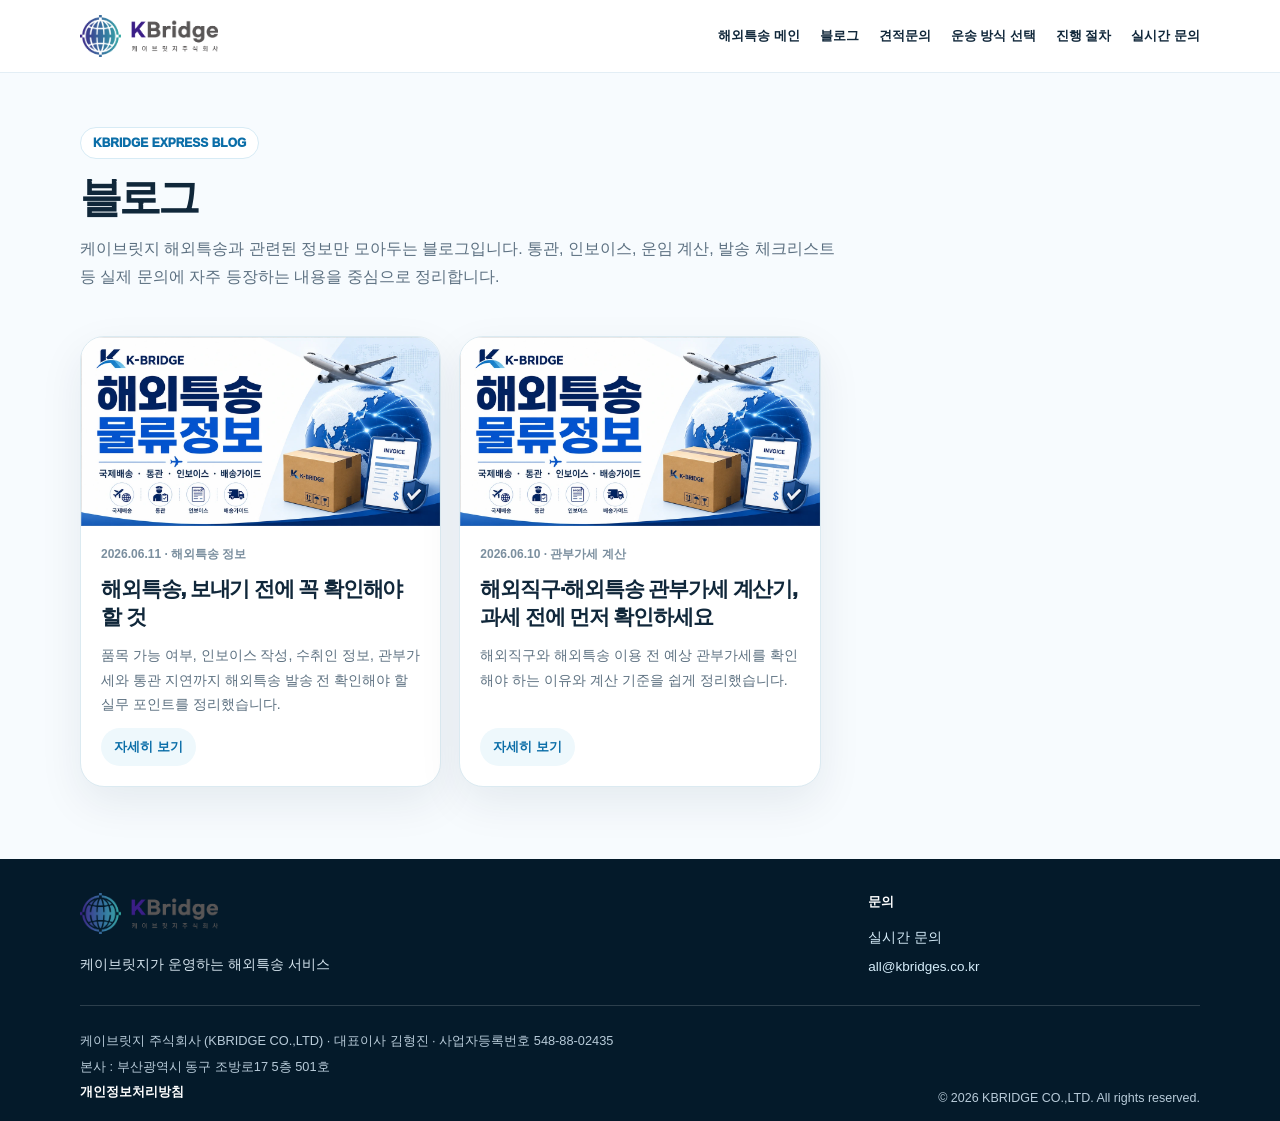
==== blog/index.html @ 9ee6ff49 "Add files via upload" ====
<!DOCTYPE html>

<html lang="ko">
<head>
<meta charset="utf-8"/>
<meta content="width=device-width, initial-scale=1" name="viewport"/>
<title>케이브릿지 해외블로그 | KBRIDGE EXPRESS</title>
<meta content="케이브릿지 해외블로그입니다. 해외특송 실무, 통관, 해외특송 정보, 운임 계산 등 실제 문의에 도움이 되는 정보를 제공합니다." name="description"/>
<meta content="index,follow" name="robots"/>
<link href="https://kbexpress.kr/blog/" rel="canonical"/>
<meta content="article" property="og:type"/>
<meta content="케이브릿지 해외블로그 | KBRIDGE EXPRESS" property="og:title"/>
<meta content="케이브릿지 해외블로그입니다. 해외특송 실무, 통관, 해외특송 정보, 운임 계산 등 실제 문의에 도움이 되는 정보를 제공합니다." property="og:description"/>
<meta content="https://kbexpress.kr/blog/" property="og:url"/>
<style>
  :root{--brand:#0b6ea8; --brand2:#17bfd6; --navy:#10273a; --line:#d8e9f2; --muted:#5d7181;}
  *{box-sizing:border-box} html{scroll-behavior:smooth}
  body{margin:0;font-family:Arial,'Noto Sans KR','Apple SD Gothic Neo',sans-serif;color:var(--navy);background:#f7fbfe}
  a{text-decoration:none;color:inherit}
  .container{width:min(1120px,calc(100% - 40px));margin:0 auto}
  .header{position:sticky;top:0;background:rgba(255,255,255,.9);backdrop-filter:blur(10px);border-bottom:1px solid #e3eef5;z-index:100}
  .nav{height:72px;display:flex;align-items:center;justify-content:space-between;gap:20px}
  .brand{display:flex;align-items:center;gap:10px;font-weight:950;font-size:20px;letter-spacing:-.03em}
  .brand-badge{display:grid;place-items:center;width:40px;height:40px;border-radius:14px;background:linear-gradient(135deg,var(--brand),var(--brand2));color:#fff;font-weight:950}
  .nav-links{display:flex;gap:22px;font-size:14px;font-weight:850;color:#31516b}
  .hero{padding:54px 0 22px}
  .hero .eyebrow{display:inline-flex;align-items:center;gap:8px;border:1px solid #d7ebf5;background:#fff;color:var(--brand);border-radius:999px;padding:8px 12px;font-size:12px;font-weight:950}
  .hero h1{font-size:42px;line-height:1.18;letter-spacing:-.07em;margin:14px 0 12px}
  .hero p{font-size:16px;color:#5c7081;line-height:1.8;max-width:760px;margin:0}
  .article-grid{display:grid;grid-template-columns:repeat(3,minmax(0,1fr));gap:18px;padding:22px 0 72px}
  .card{background:#fff;border:1px solid #dbeaf1;border-radius:24px;overflow:hidden;box-shadow:0 16px 44px rgba(16,39,58,.08);display:flex;flex-direction:column}
  .thumb{height:128px;background:linear-gradient(135deg,var(--brand),var(--brand2));padding:18px;display:flex;align-items:flex-end;color:#fff}
  .thumb span{border:1px solid rgba(255,255,255,.35);border-radius:999px;padding:6px 10px;background:rgba(255,255,255,.12);font-size:13px;font-weight:950}
  .card-body{padding:20px;display:flex;flex-direction:column;gap:12px;flex:1}
  .meta{font-size:12px;color:#7b8f9f;font-weight:800}
  .title{font-size:21px;line-height:1.35;letter-spacing:-.055em;font-weight:950;margin:0}
  .excerpt{font-size:14px;line-height:1.72;color:var(--muted);margin:0;flex:1}
  .read-btn{display:inline-flex;align-self:flex-start;background:#eef8fc;color:var(--brand);border-radius:999px;padding:10px 13px;font-size:13px;font-weight:950}
  .footer{background:#041a2a;color:#d8e5ee;padding:34px 0 20px}
  .footer-top{display:flex;justify-content:space-between;gap:24px;align-items:flex-start}
  .footer .brand{color:#fff;font-size:18px}
  .footer-desc{margin-top:10px;font-size:14px;color:#d6e5ef}
  .footer-company{margin-top:24px;padding-top:18px;border-top:1px solid rgba(255,255,255,.14);font-size:12.5px;line-height:1.9;color:#b9ccd9}
  .footer-copy{margin-top:10px;font-size:12.5px;color:#b9ccd9}
  .contact a{display:block;color:#d6edfa;margin-top:12px;font-size:13.5px}
  .article-wrap{padding:42px 0 70px}
  .crumb{font-size:13px;color:#6f8597;font-weight:850;margin-bottom:14px}
  .article-box{background:#fff;border:1px solid #dceaf2;border-radius:28px;box-shadow:0 18px 50px rgba(16,39,58,.08);overflow:hidden}
  .article-head{padding:34px 34px 24px;border-bottom:1px solid #e6f0f5}
  .article-head .tag{display:inline-flex;border-radius:999px;background:#eef8fc;border:1px solid #d7eaf4;color:var(--brand);padding:8px 12px;font-size:12px;font-weight:950}
  .article-head h1{font-size:38px;line-height:1.22;letter-spacing:-.07em;margin:16px 0 10px}
  .article-head .meta{font-size:13px}
  .article-body{padding:32px 34px 36px;font-size:16px;line-height:1.9;color:#334d63}
  .article-body h2{font-size:24px;line-height:1.35;letter-spacing:-.05em;color:var(--navy);margin:28px 0 8px}
  .article-body p{margin:0 0 14px}
  .article-body ul{margin:4px 0 16px;padding-left:22px}
  .article-body li{margin:6px 0}
  .note{border-left:4px solid var(--brand);background:#f1f8fc;border-radius:14px;padding:15px 16px;margin:18px 0;color:#31516b}
  .article-nav{display:flex;justify-content:space-between;gap:12px;padding:0 34px 34px}
  .article-nav a{display:inline-flex;align-items:center;justify-content:center;min-height:44px;padding:0 16px;border-radius:999px;font-size:14px;font-weight:950}
  .btn-light{background:#eef8fc;color:var(--brand)} .btn-dark{background:#10273a;color:#fff}
  @media (max-width:900px){.hero h1{font-size:34px}.article-grid{grid-template-columns:1fr}.footer-top{display:block}.nav{height:auto;padding:16px 0;display:block}.nav-links{margin-top:12px;flex-wrap:wrap}.article-head,.article-body,.article-nav{padding-left:22px;padding-right:22px}.article-head h1{font-size:28px}}

    .blog-thumb img{width:100%;height:100%;object-fit:contain;display:block}
    .blog-hero-image{width:100%;border-radius:24px;overflow:hidden;border:1px solid #dbeaf1;box-shadow:0 18px 48px rgba(16,39,58,.08);margin:22px 0 0}
    .blog-hero-image img{width:100%;display:block}

  
  .thumb{
    height:auto !important;
    aspect-ratio:1200/630;
    padding:0 !important;
    align-items:stretch !important;
    background:#eef8fc !important;
  }
  .thumb img{
    width:100% !important;
    height:100% !important;
    object-fit:contain !important;
    display:block !important;
    background:#eef8fc;
  }



/* ===== KBRIDGE shared header/footer for blog pages ===== */
.kb-main-wrap{width:min(1180px,calc(100% - 40px));margin:0 auto}
.kb-main-topbar{position:sticky;top:0;z-index:100;background:rgba(255,255,255,.92);backdrop-filter:blur(18px);border-bottom:1px solid rgba(217,235,244,.9)}
.kb-main-nav{height:72px;display:flex;align-items:center;gap:24px}
.kb-main-logo{display:flex;align-items:center;gap:12px;color:#06253b;text-decoration:none}
.kb-main-logo img{display:block;width:40px;height:40px;object-fit:contain;flex:0 0 40px}
.kb-main-logo span{display:flex;align-items:center;font-size:18px;font-weight:950;letter-spacing:-.03em;color:#06253b}
.kb-main-menu{display:flex;align-items:center;gap:24px;margin-left:auto;font-size:13px;font-weight:850;color:#2d4153}
.kb-main-menu a{position:relative;padding:8px 0;white-space:nowrap;text-decoration:none;color:inherit}
.kb-main-menu a:after{content:"";position:absolute;left:0;bottom:0;width:0;height:2px;border-radius:10px;background:linear-gradient(90deg,#0b6ea8,#17bfd6);transition:.2s}
.kb-main-menu a:hover:after{width:100%}
.kb-main-footer{padding:34px 0 16px;background:#041a2a;color:#a9c0d3}
.kb-main-footer-top{display:grid;grid-template-columns:1.45fr .65fr;gap:48px;align-items:flex-start}
.kb-main-footer-brand{display:flex;align-items:center;gap:14px;font-weight:950;color:#fff;margin-bottom:18px;text-decoration:none}
.kb-main-footer-brand img{width:50px;height:50px;object-fit:contain;flex:0 0 50px}
.kb-main-footer-brand span{display:flex;align-items:center;font-size:22px;font-weight:950;letter-spacing:-.03em;color:#fff}
.kb-main-footer-desc{max-width:720px;font-size:14px;line-height:1.8;color:#d6e5ef;margin:0}
.kb-main-footer-contact-title{font-size:13px;font-weight:950;color:#fff;margin-bottom:18px}
.kb-main-footer-contact a{display:block;color:#d6edfa;font-size:13.5px;margin-top:12px;text-decoration:none}
.kb-main-footer-divider{height:1px;background:rgba(255,255,255,.16);margin:28px 0 22px}
.kb-main-footer-bottom{display:flex;justify-content:space-between;gap:20px;align-items:flex-end}
.kb-main-footer-company{font-size:12.8px;line-height:2;color:#b8cbd9}
.kb-main-footer-company a{color:#fff;font-weight:950;text-decoration:none}
.kb-main-footer-copy{font-size:12.5px;color:#b8cbd9;white-space:nowrap}
@media (max-width:860px){
  .kb-main-wrap{width:min(100% - 28px,1180px)}
  .kb-main-nav{height:auto;min-height:68px;padding:12px 0;align-items:flex-start;flex-direction:column;gap:8px}
  .kb-main-logo img{width:34px;height:34px;flex-basis:34px}
  .kb-main-logo span{font-size:16px}
  .kb-main-menu{margin-left:0;gap:14px;flex-wrap:wrap;font-size:12.5px}
  .kb-main-footer-top,.kb-main-footer-bottom{grid-template-columns:1fr;display:grid}
  .kb-main-footer-copy{white-space:normal}
  .kb-main-footer-brand img{width:42px;height:42px;flex-basis:42px}
  .kb-main-footer-brand span{font-size:20px}
}

  

/* ===== KBRIDGE MOBILE CLEAN FINAL v20260609 ===== */
img{max-width:100%;height:auto}
@media (max-width: 760px){
  body{font-size:14.5px;line-height:1.72;overflow-x:hidden}
  .wrap,.kb-main-wrap,.container{width:min(100% - 28px, 1180px) !important;margin-left:auto !important;margin-right:auto !important}
  .kb-main-topbar{position:sticky;top:0;z-index:999;background:rgba(255,255,255,.96);backdrop-filter:blur(16px)}
  .kb-main-nav{height:auto !important;min-height:62px !important;padding:10px 0 !important;display:flex !important;align-items:flex-start !important;gap:8px !important;flex-direction:column !important}
  .kb-main-logo{gap:8px !important;min-height:36px !important}
  .kb-main-logo img{width:32px !important;height:32px !important;flex:0 0 32px !important;object-fit:contain !important}
  .kb-main-logo span{font-size:16px !important;line-height:1.1 !important}
  .kb-main-menu{width:100% !important;margin-left:0 !important;display:flex !important;gap:8px !important;overflow-x:auto !important;white-space:nowrap !important;padding:2px 0 4px !important;-webkit-overflow-scrolling:touch !important;scrollbar-width:none !important}
  .kb-main-menu::-webkit-scrollbar{display:none !important}
  .kb-main-menu a{flex:0 0 auto !important;font-size:12px !important;padding:6px 8px !important;border:1px solid #e1eef5 !important;border-radius:999px !important;background:#fff !important}
  .kb-main-footer{padding:28px 0 18px !important}
  .kb-main-footer-top,.kb-main-footer-bottom{display:grid !important;grid-template-columns:1fr !important;gap:18px !important}
  .kb-main-footer-brand img{width:38px !important;height:38px !important;flex:0 0 38px !important}
  .kb-main-footer-brand span{font-size:18px !important}
  .kb-main-footer-copy{white-space:normal !important;font-size:12px !important}
}
@media (max-width: 480px){
  .btn,.read-btn,.blog-filter{min-height:38px !important;padding:8px 12px !important;font-size:12.5px !important}
}

  

/* ===== blog list mobile cleanup ===== */
@media (max-width:760px){
  main{padding:42px 0 48px !important}
  .blog-hero{padding:30px 0 20px !important}
  .blog-hero h1{font-size:32px !important;line-height:1.15 !important}
  .blog-hero p{font-size:14px !important;line-height:1.7 !important}
  .blog-grid{grid-template-columns:1fr !important;gap:16px !important}
  .post-card{border-radius:20px !important;overflow:hidden !important}
  .post-thumb{height:auto !important;aspect-ratio:1200/630 !important}
  .post-body{padding:18px !important}
}

  </style>
<style id="kb-blog-logo-mobile-fix">
  .kb-main-logo img,.kb-main-footer-brand img{width:138px!important;height:auto!important;object-fit:contain!important;}
  .kb-main-logo span,.kb-main-footer-brand span{display:none!important;}
  .thumb img{width:100%;height:100%;object-fit:cover!important;display:block;}
  @media(max-width:760px){
    .kb-main-logo img,.kb-main-footer-brand img{width:116px!important;}
    .kb-main-menu{display:none!important;}
    .article-grid{grid-template-columns:1fr!important;}
    .thumb{aspect-ratio:1200/630!important;height:auto!important;}
  }
</style>

<style id="kb-single-header-fix">
  .kb-main-topbar{
    position:sticky;
    top:0;
    z-index:1000;
    background:rgba(255,255,255,.96);
    backdrop-filter:blur(12px);
    border-bottom:1px solid #e3eef5;
  }
  .kb-main-wrap{
    width:min(1120px,calc(100% - 40px));
    margin:0 auto;
  }
  .kb-main-nav{
    min-height:64px;
    display:flex;
    align-items:center;
    justify-content:space-between;
    gap:20px;
  }
  .kb-main-logo{
    display:inline-flex;
    align-items:center;
    text-decoration:none;
  }
  .kb-main-logo img{
    display:block;
    width:132px;
    height:auto;
    object-fit:contain;
  }
  .kb-main-logo span{
    display:none!important;
  }
  .kb-main-menu{
    display:flex;
    align-items:center;
    gap:20px;
    font-size:13px;
    font-weight:800;
    color:#10273a;
    white-space:nowrap;
  }
  .kb-main-menu a{
    color:inherit;
    text-decoration:none;
  }
  .kb-main-menu a:hover{
    color:#0b6ea8;
  }
  @media(max-width:760px){
    .kb-main-wrap{width:min(100% - 28px,1120px);}
    .kb-main-nav{min-height:58px;justify-content:center;}
    .kb-main-logo img{width:112px;}
    .kb-main-menu{display:none!important;}
  }
</style>
</head>
<body>
<!-- KBRIDGE NAV FIX FINAL v20260609: logo links to main, blog menu/link anchors fixed -->
<header class="kb-main-topbar" id="top">
<div class="kb-main-wrap">
<nav aria-label="케이브릿지 상단 메뉴" class="kb-main-nav">
<a aria-label="KBRIDGE 메인으로 이동" class="kb-main-logo" href="../index.html">
<img alt="KBridge 케이브릿지 주식회사" src="images/kbridge-logo-official.png"/>
<span>KBRIDGE</span>
</a>
<div class="kb-main-menu"><a href="../index.html">해외특송 메인</a><a href="index.html">블로그</a><a href="../index.html#quote">견적문의</a><a href="../index.html#compare">운송 방식 선택</a><a href="../index.html#process">진행 절차</a><a href="../index.html#contact">실시간 문의</a></div>
</nav>
</div>
</header>
<section class="hero">
<div class="container">
<div class="eyebrow">KBRIDGE EXPRESS BLOG</div>
<h1>블로그</h1>
<p>케이브릿지 해외특송과 관련된 정보만 모아두는 블로그입니다. 통관, 인보이스, 운임 계산, 발송 체크리스트 등 실제 문의에 자주 등장하는 내용을 중심으로 정리합니다.</p>
</div>
</section>
<section>
<div aria-live="polite" class="container article-grid" id="blogPostGrid">
<article class="card">
<div class="card-body">
<div class="meta">불러오는 중</div>
<h3 class="title">블로그 글을 불러오고 있습니다.</h3>
<p class="excerpt">잠시만 기다려 주세요.</p>
</div>
</article>
</div>
</section>
<footer class="kb-main-footer">
<div class="kb-main-wrap">
<div class="kb-main-footer-top">
<div>
<a class="kb-main-footer-brand" href="../index.html">
<img alt="KBridge 케이브릿지 주식회사" src="images/kbridge-logo-official.png"/>
<span>KBRIDGE</span>
</a>
<p class="kb-main-footer-desc">케이브릿지가 운영하는 해외특송 서비스</p>
</div>
<div class="kb-main-footer-contact">
<div class="kb-main-footer-contact-title">문의</div>
<a href="https://pf.kakao.com/_baLgb/chat" rel="noopener" target="_blank">실시간 문의</a>
<a href="mailto:all@kbridges.co.kr">all@kbridges.co.kr</a>
</div>
</div>
<div class="kb-main-footer-divider"></div>
<div class="kb-main-footer-bottom">
<div class="kb-main-footer-company">
          케이브릿지 주식회사 (KBRIDGE CO.,LTD) · 대표이사 김형진 · 사업자등록번호 548-88-02435<br/>
          본사 : 부산광역시 동구 조방로17 5층 501호<br/>
<a href="https://kbridges.co.kr/policy/private" rel="noopener noreferrer" target="_blank">개인정보처리방침</a>
</div>
<div class="kb-main-footer-copy">© 2026 KBRIDGE CO.,LTD. All rights reserved.</div>
</div>
</div>
</footer>
<script>
    async function loadBlogPosts(){
      const grid = document.getElementById('blogPostGrid');
      if(!grid) return;

      function escapeHtml(value){
        return String(value || '').replace(/[&<>"]/g, function(ch){
          return {'&':'&amp;','<':'&lt;','>':'&gt;','"':'&quot;'}[ch];
        });
      }

      function localPath(path){
        return String(path || '').replace(/^blog\//, '');
      }

      function render(posts){
        if(!Array.isArray(posts) || !posts.length){
          grid.innerHTML = '<article class="card"><div class="card-body"><h3 class="title">등록된 블로그 글이 없습니다.</h3></div></article>';
          return;
        }
        grid.innerHTML = posts.map(post => `
          <article class="card">
            <a class="thumb" href="${escapeHtml(localPath(post.url))}" aria-label="${escapeHtml(post.title)}">
              <img src="${escapeHtml(localPath(post.thumbnail))}" alt="${escapeHtml(post.alt || post.title)}" loading="lazy">
            </a>
            <div class="card-body">
              <div class="meta">${escapeHtml(post.date)} · ${escapeHtml(post.category || '해외특송 정보')}</div>
              <h3 class="title">${escapeHtml(post.title)}</h3>
              <p class="excerpt">${escapeHtml(post.excerpt)}</p>
              <a class="read-btn" href="${escapeHtml(localPath(post.url))}">자세히 보기</a>
            </div>
          </article>
        `).join('');
      }

      try{
        const response = await fetch('posts.json', {cache:'no-store'});
        if(!response.ok) throw new Error('posts.json load failed');
        render(await response.json());
      }catch(error){
        grid.innerHTML = '<article class="card"><div class="card-body"><h3 class="title">블로그 글을 불러오지 못했습니다.</h3><p class="excerpt">GitHub Pages에 업로드 후 다시 확인해 주세요.</p></div></article>';
      }
    }
    loadBlogPosts();
  </script>
</body>
</html>
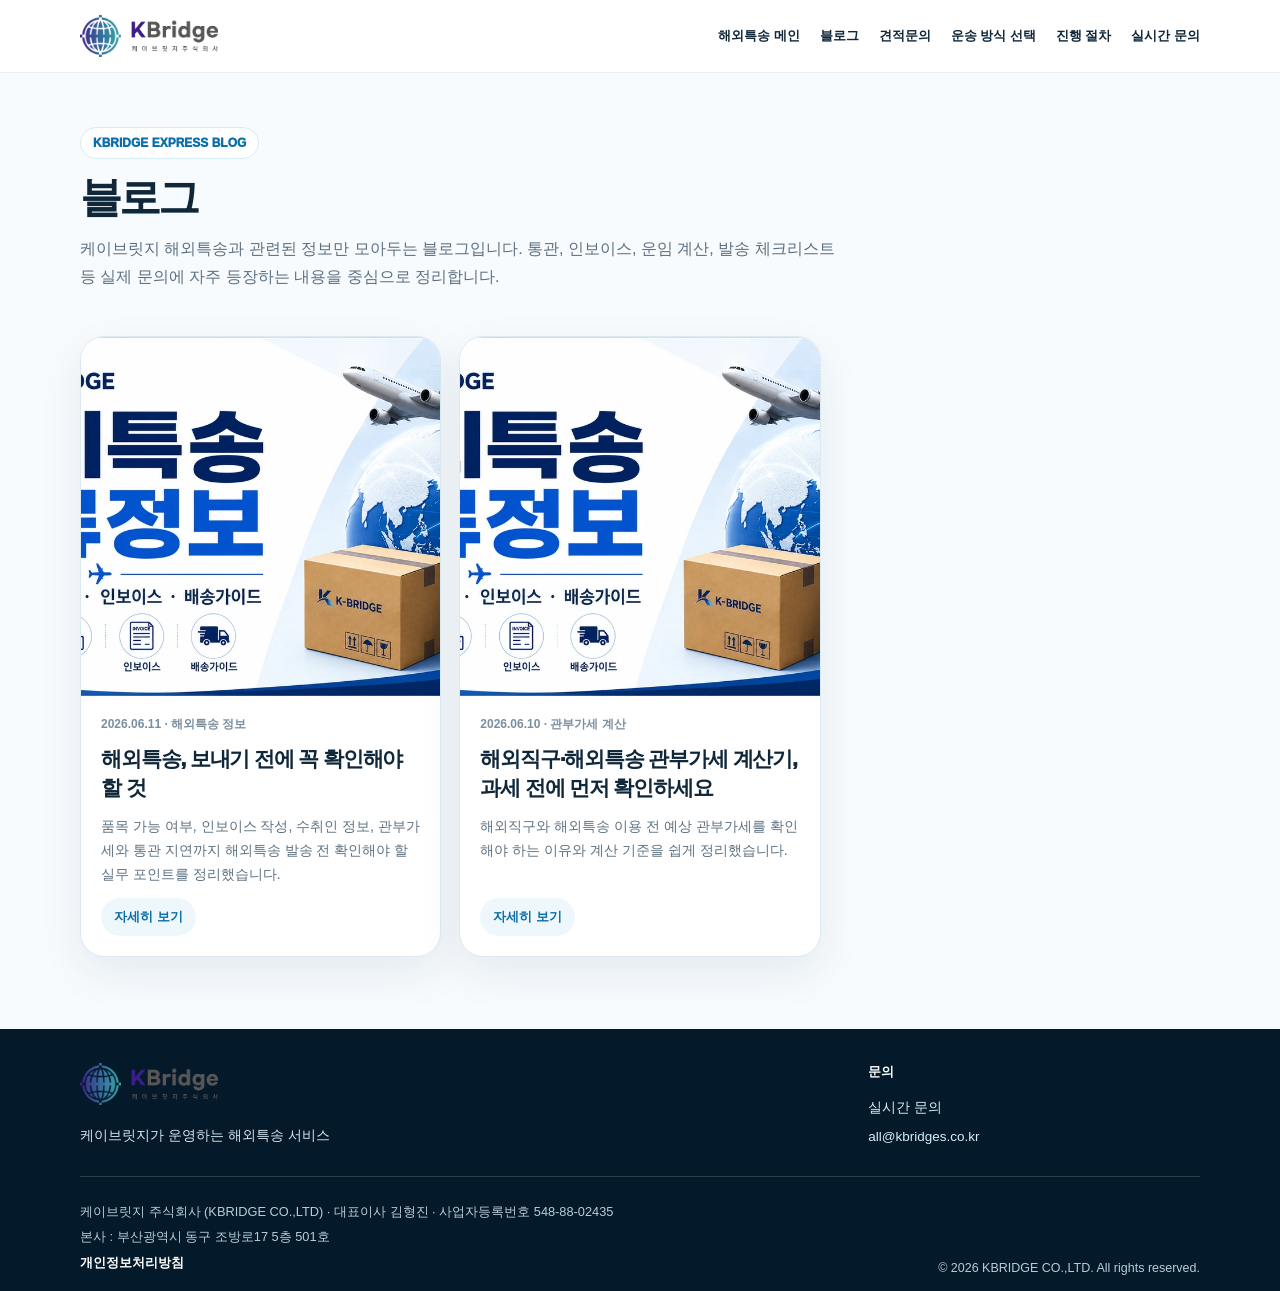
==== commit 27d8522b: "Add files via upload" ====
--- a/blog/index.html
+++ b/blog/index.html
@@ -4,13 +4,13 @@
 <head>
 <meta charset="utf-8"/>
 <meta content="width=device-width, initial-scale=1" name="viewport"/>
-<title>케이브릿지 해외블로그 | KBRIDGE EXPRESS</title>
-<meta content="케이브릿지 해외블로그입니다. 해외특송 실무, 통관, 해외특송 정보, 운임 계산 등 실제 문의에 도움이 되는 정보를 제공합니다." name="description"/>
+<title>케이브릿지 물류정보 블로그</title>
+<meta content="케이브릿지 물류정보 블로그입니다. 해외특송 실무, 통관, 해외특송 정보, 운임 계산 등 실제 문의에 도움이 되는 정보를 제공합니다." name="description"/>
 <meta content="index,follow" name="robots"/>
 <link href="https://kbexpress.kr/blog/" rel="canonical"/>
 <meta content="article" property="og:type"/>
-<meta content="케이브릿지 해외블로그 | KBRIDGE EXPRESS" property="og:title"/>
-<meta content="케이브릿지 해외블로그입니다. 해외특송 실무, 통관, 해외특송 정보, 운임 계산 등 실제 문의에 도움이 되는 정보를 제공합니다." property="og:description"/>
+<meta content="케이브릿지 물류정보 블로그" property="og:title"/>
+<meta content="케이브릿지 물류정보 블로그입니다. 해외특송 실무, 통관, 해외특송 정보, 운임 계산 등 실제 문의에 도움이 되는 정보를 제공합니다." property="og:description"/>
 <meta content="https://kbexpress.kr/blog/" property="og:url"/>
 <style>
   :root{--brand:#0b6ea8; --brand2:#17bfd6; --navy:#10273a; --line:#d8e9f2; --muted:#5d7181;}
@@ -29,7 +29,7 @@
   .hero p{font-size:16px;color:#5c7081;line-height:1.8;max-width:760px;margin:0}
   .article-grid{display:grid;grid-template-columns:repeat(3,minmax(0,1fr));gap:18px;padding:22px 0 72px}
   .card{background:#fff;border:1px solid #dbeaf1;border-radius:24px;overflow:hidden;box-shadow:0 16px 44px rgba(16,39,58,.08);display:flex;flex-direction:column}
-  .thumb{height:128px;background:linear-gradient(135deg,var(--brand),var(--brand2));padding:18px;display:flex;align-items:flex-end;color:#fff}
+  
   .thumb span{border:1px solid rgba(255,255,255,.35);border-radius:999px;padding:6px 10px;background:rgba(255,255,255,.12);font-size:13px;font-weight:950}
   .card-body{padding:20px;display:flex;flex-direction:column;gap:12px;flex:1}
   .meta{font-size:12px;color:#7b8f9f;font-weight:800}
@@ -61,25 +61,13 @@
   .btn-light{background:#eef8fc;color:var(--brand)} .btn-dark{background:#10273a;color:#fff}
   @media (max-width:900px){.hero h1{font-size:34px}.article-grid{grid-template-columns:1fr}.footer-top{display:block}.nav{height:auto;padding:16px 0;display:block}.nav-links{margin-top:12px;flex-wrap:wrap}.article-head,.article-body,.article-nav{padding-left:22px;padding-right:22px}.article-head h1{font-size:28px}}
 
-    .blog-thumb img{width:100%;height:100%;object-fit:contain;display:block}
-    .blog-hero-image{width:100%;border-radius:24px;overflow:hidden;border:1px solid #dbeaf1;box-shadow:0 18px 48px rgba(16,39,58,.08);margin:22px 0 0}
-    .blog-hero-image img{width:100%;display:block}
-
-  
-  .thumb{
-    height:auto !important;
-    aspect-ratio:1200/630;
-    padding:0 !important;
-    align-items:stretch !important;
-    background:#eef8fc !important;
-  }
-  .thumb img{
-    width:100% !important;
-    height:100% !important;
-    object-fit:contain !important;
-    display:block !important;
-    background:#eef8fc;
-  }
+    
+    
+    
+
+  
+  
+  
 
 
 
@@ -154,7 +142,7 @@
   .blog-hero p{font-size:14px !important;line-height:1.7 !important}
   .blog-grid{grid-template-columns:1fr !important;gap:16px !important}
   .post-card{border-radius:20px !important;overflow:hidden !important}
-  .post-thumb{height:auto !important;aspect-ratio:1200/630 !important}
+  
   .post-body{padding:18px !important}
 }
 
@@ -162,15 +150,14 @@
 <style id="kb-blog-logo-mobile-fix">
   .kb-main-logo img,.kb-main-footer-brand img{width:138px!important;height:auto!important;object-fit:contain!important;}
   .kb-main-logo span,.kb-main-footer-brand span{display:none!important;}
-  .thumb img{width:100%;height:100%;object-fit:cover!important;display:block;}
+  
   @media(max-width:760px){
     .kb-main-logo img,.kb-main-footer-brand img{width:116px!important;}
     .kb-main-menu{display:none!important;}
     .article-grid{grid-template-columns:1fr!important;}
-    .thumb{aspect-ratio:1200/630!important;height:auto!important;}
+    
   }
 </style>
-
 <style id="kb-single-header-fix">
   .kb-main-topbar{
     position:sticky;
@@ -226,6 +213,59 @@
     .kb-main-nav{min-height:58px;justify-content:center;}
     .kb-main-logo img{width:112px;}
     .kb-main-menu{display:none!important;}
+  }
+</style>
+
+<style id="kb-thumbnail-ratio-final">
+  /* 블로그 목록 카드: 네이버 검색 및 카드 노출을 고려한 정사각형 썸네일 */
+  .article-grid .thumb {
+    width: 100%;
+    aspect-ratio: 1 / 1;
+    height: auto;
+    padding: 0;
+    overflow: hidden;
+    display: block;
+    background: #eef8fc;
+  }
+
+  .article-grid .thumb img {
+    display: block;
+    width: 100%;
+    height: 100%;
+    object-fit: cover;
+    object-position: center;
+    background: #eef8fc;
+  }
+
+  /* 상세 글 대표 이미지: 기존 가로형 1200×630 유지 */
+  .blog-hero-image {
+    width: 100%;
+    aspect-ratio: 1200 / 630;
+    margin: 22px 0 0;
+    overflow: hidden;
+    border: 1px solid #dbeaf1;
+    border-radius: 24px;
+    background: #eef8fc;
+    box-shadow: 0 18px 48px rgba(16,39,58,.08);
+  }
+
+  .blog-hero-image img {
+    display: block;
+    width: 100%;
+    height: 100%;
+    object-fit: cover;
+    object-position: center;
+  }
+
+  @media (max-width: 760px) {
+    .article-grid .thumb {
+      aspect-ratio: 1 / 1;
+    }
+
+    .blog-hero-image {
+      aspect-ratio: 1200 / 630;
+      border-radius: 18px;
+    }
   }
 </style>
 </head>
@@ -310,7 +350,7 @@
         grid.innerHTML = posts.map(post => `
           <article class="card">
             <a class="thumb" href="${escapeHtml(localPath(post.url))}" aria-label="${escapeHtml(post.title)}">
-              <img src="${escapeHtml(localPath(post.thumbnail))}" alt="${escapeHtml(post.alt || post.title)}" loading="lazy">
+              <img src="${escapeHtml(localPath(post.thumbnail))}" alt="${escapeHtml(post.alt || post.title)}" loading="lazy" width="1000" height="1000">
             </a>
             <div class="card-body">
               <div class="meta">${escapeHtml(post.date)} · ${escapeHtml(post.category || '해외특송 정보')}</div>
@@ -333,4 +373,4 @@
     loadBlogPosts();
   </script>
 </body>
-</html>+</html>
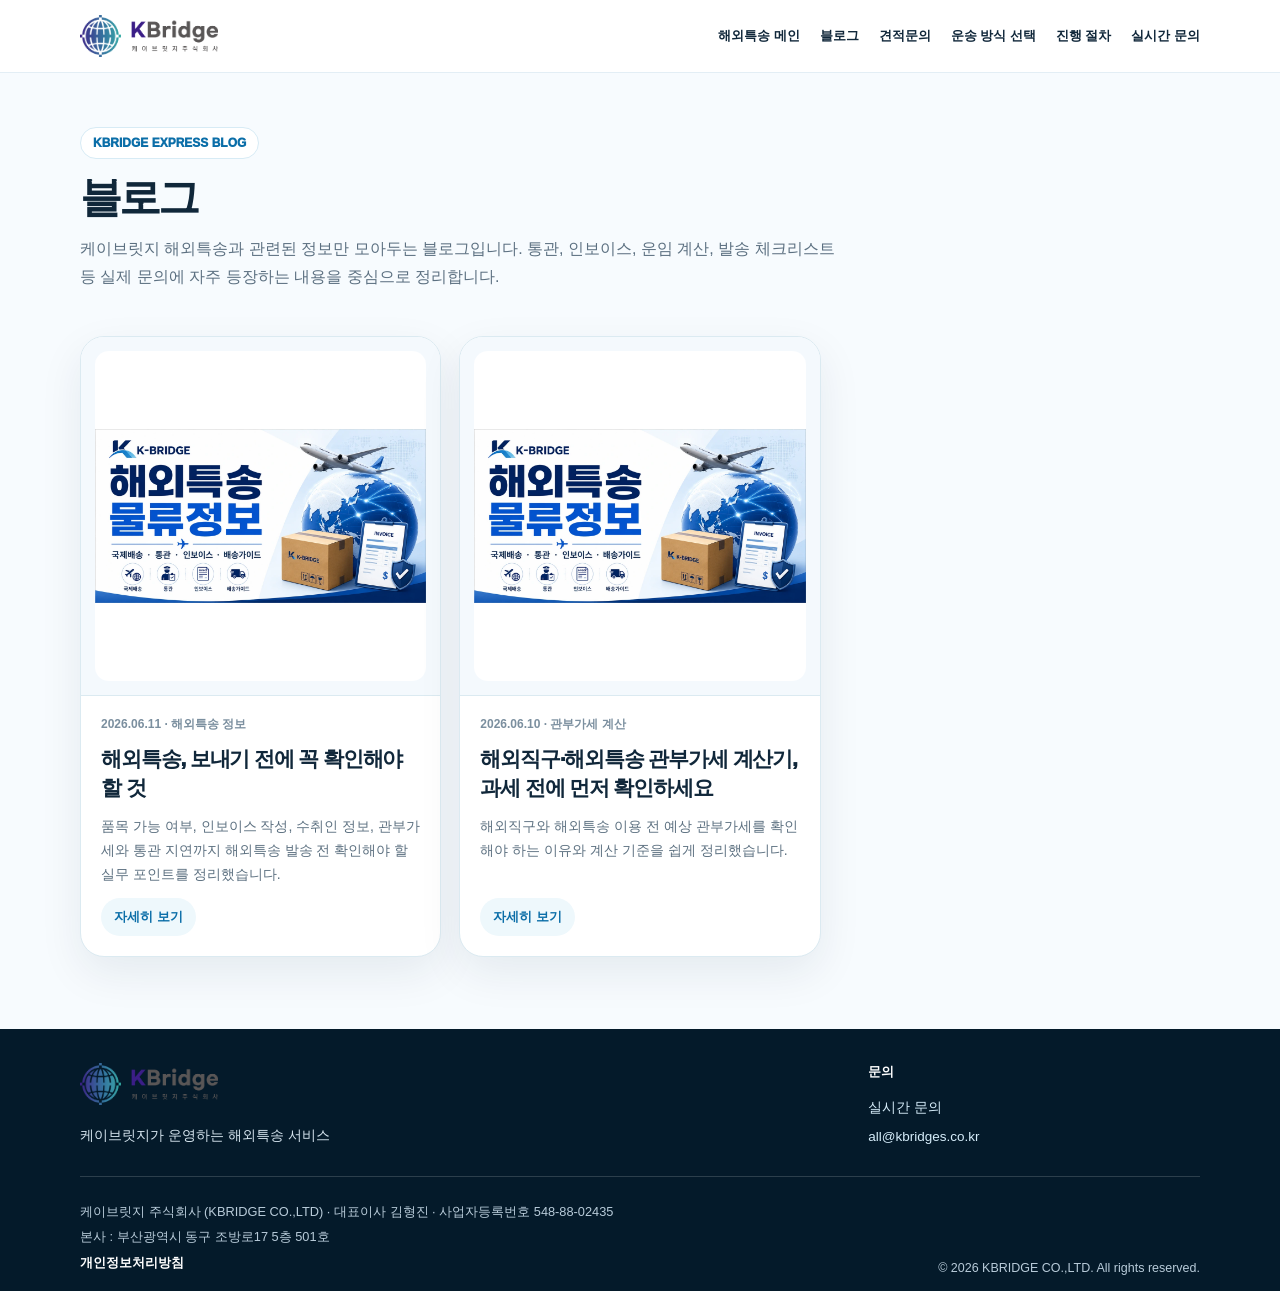
==== commit d65b8a3e: "Add files via upload" ====
--- a/blog/index.html
+++ b/blog/index.html
@@ -215,26 +215,31 @@
     .kb-main-menu{display:none!important;}
   }
 </style>
-
 <style id="kb-thumbnail-ratio-final">
-  /* 블로그 목록 카드: 네이버 검색 및 카드 노출을 고려한 정사각형 썸네일 */
+  /* 블로그 목록 카드: 정사각형 영역 안에서 전체 이미지가 잘리지 않게 표시 */
   .article-grid .thumb {
     width: 100%;
     aspect-ratio: 1 / 1;
     height: auto;
-    padding: 0;
+    padding: 14px;
     overflow: hidden;
-    display: block;
-    background: #eef8fc;
+    display: flex;
+    align-items: center;
+    justify-content: center;
+    background:
+      radial-gradient(circle at 50% 42%, rgba(23,191,214,.10), transparent 48%),
+      #f4f9fd;
+    border-bottom: 1px solid #dbeaf1;
   }
 
   .article-grid .thumb img {
     display: block;
     width: 100%;
     height: 100%;
-    object-fit: cover;
+    object-fit: contain;
     object-position: center;
-    background: #eef8fc;
+    border-radius: 14px;
+    background: #fff;
   }
 
   /* 상세 글 대표 이미지: 기존 가로형 1200×630 유지 */
@@ -260,6 +265,11 @@
   @media (max-width: 760px) {
     .article-grid .thumb {
       aspect-ratio: 1 / 1;
+      padding: 10px;
+    }
+
+    .article-grid .thumb img {
+      border-radius: 12px;
     }
 
     .blog-hero-image {
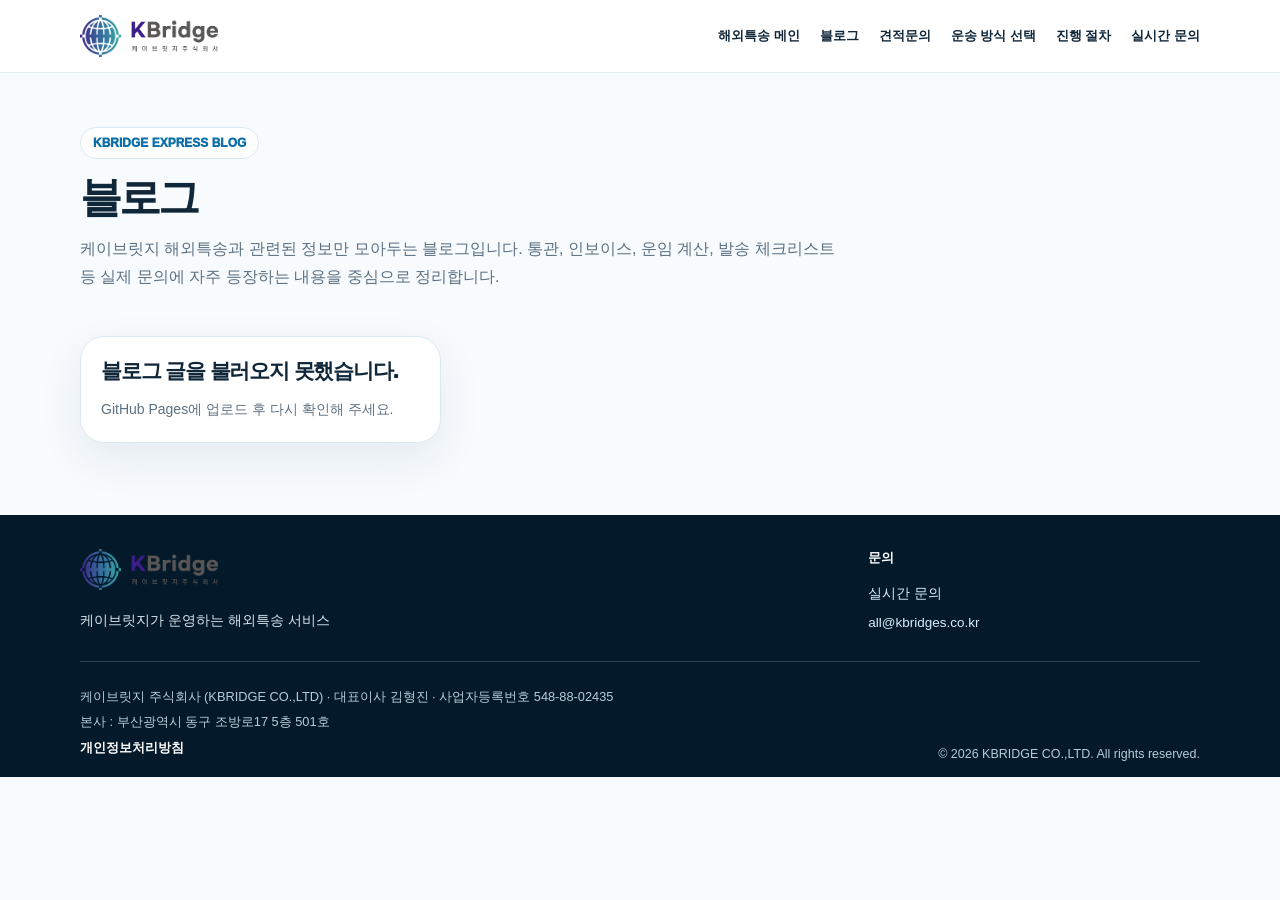
==== commit d7c0fcdd: "Add files via upload" ====
--- a/blog/index.html
+++ b/blog/index.html
@@ -29,7 +29,7 @@
   .hero p{font-size:16px;color:#5c7081;line-height:1.8;max-width:760px;margin:0}
   .article-grid{display:grid;grid-template-columns:repeat(3,minmax(0,1fr));gap:18px;padding:22px 0 72px}
   .card{background:#fff;border:1px solid #dbeaf1;border-radius:24px;overflow:hidden;box-shadow:0 16px 44px rgba(16,39,58,.08);display:flex;flex-direction:column}
-  
+  .thumb{height:128px;background:linear-gradient(135deg,var(--brand),var(--brand2));padding:18px;display:flex;align-items:flex-end;color:#fff}
   .thumb span{border:1px solid rgba(255,255,255,.35);border-radius:999px;padding:6px 10px;background:rgba(255,255,255,.12);font-size:13px;font-weight:950}
   .card-body{padding:20px;display:flex;flex-direction:column;gap:12px;flex:1}
   .meta{font-size:12px;color:#7b8f9f;font-weight:800}
@@ -61,13 +61,25 @@
   .btn-light{background:#eef8fc;color:var(--brand)} .btn-dark{background:#10273a;color:#fff}
   @media (max-width:900px){.hero h1{font-size:34px}.article-grid{grid-template-columns:1fr}.footer-top{display:block}.nav{height:auto;padding:16px 0;display:block}.nav-links{margin-top:12px;flex-wrap:wrap}.article-head,.article-body,.article-nav{padding-left:22px;padding-right:22px}.article-head h1{font-size:28px}}
 
-    
-    
-    
+    .blog-thumb img{width:100%;height:100%;object-fit:contain;display:block}
+    .blog-hero-image{width:100%;border-radius:24px;overflow:hidden;border:1px solid #dbeaf1;box-shadow:0 18px 48px rgba(16,39,58,.08);margin:22px 0 0}
+    .blog-hero-image img{width:100%;display:block}
 
   
-  
-  
+  .thumb{
+    height:auto !important;
+    aspect-ratio:1200/630;
+    padding:0 !important;
+    align-items:stretch !important;
+    background:#eef8fc !important;
+  }
+  .thumb img{
+    width:100% !important;
+    height:100% !important;
+    object-fit:contain !important;
+    display:block !important;
+    background:#eef8fc;
+  }
 
 
 
@@ -142,7 +154,7 @@
   .blog-hero p{font-size:14px !important;line-height:1.7 !important}
   .blog-grid{grid-template-columns:1fr !important;gap:16px !important}
   .post-card{border-radius:20px !important;overflow:hidden !important}
-  
+  .post-thumb{height:auto !important;aspect-ratio:1200/630 !important}
   .post-body{padding:18px !important}
 }
 
@@ -150,12 +162,12 @@
 <style id="kb-blog-logo-mobile-fix">
   .kb-main-logo img,.kb-main-footer-brand img{width:138px!important;height:auto!important;object-fit:contain!important;}
   .kb-main-logo span,.kb-main-footer-brand span{display:none!important;}
-  
+  .thumb img{width:100%;height:100%;object-fit:cover!important;display:block;}
   @media(max-width:760px){
     .kb-main-logo img,.kb-main-footer-brand img{width:116px!important;}
     .kb-main-menu{display:none!important;}
     .article-grid{grid-template-columns:1fr!important;}
-    
+    .thumb{aspect-ratio:1200/630!important;height:auto!important;}
   }
 </style>
 <style id="kb-single-header-fix">
@@ -213,69 +225,6 @@
     .kb-main-nav{min-height:58px;justify-content:center;}
     .kb-main-logo img{width:112px;}
     .kb-main-menu{display:none!important;}
-  }
-</style>
-<style id="kb-thumbnail-ratio-final">
-  /* 블로그 목록 카드: 정사각형 영역 안에서 전체 이미지가 잘리지 않게 표시 */
-  .article-grid .thumb {
-    width: 100%;
-    aspect-ratio: 1 / 1;
-    height: auto;
-    padding: 14px;
-    overflow: hidden;
-    display: flex;
-    align-items: center;
-    justify-content: center;
-    background:
-      radial-gradient(circle at 50% 42%, rgba(23,191,214,.10), transparent 48%),
-      #f4f9fd;
-    border-bottom: 1px solid #dbeaf1;
-  }
-
-  .article-grid .thumb img {
-    display: block;
-    width: 100%;
-    height: 100%;
-    object-fit: contain;
-    object-position: center;
-    border-radius: 14px;
-    background: #fff;
-  }
-
-  /* 상세 글 대표 이미지: 기존 가로형 1200×630 유지 */
-  .blog-hero-image {
-    width: 100%;
-    aspect-ratio: 1200 / 630;
-    margin: 22px 0 0;
-    overflow: hidden;
-    border: 1px solid #dbeaf1;
-    border-radius: 24px;
-    background: #eef8fc;
-    box-shadow: 0 18px 48px rgba(16,39,58,.08);
-  }
-
-  .blog-hero-image img {
-    display: block;
-    width: 100%;
-    height: 100%;
-    object-fit: cover;
-    object-position: center;
-  }
-
-  @media (max-width: 760px) {
-    .article-grid .thumb {
-      aspect-ratio: 1 / 1;
-      padding: 10px;
-    }
-
-    .article-grid .thumb img {
-      border-radius: 12px;
-    }
-
-    .blog-hero-image {
-      aspect-ratio: 1200 / 630;
-      border-radius: 18px;
-    }
   }
 </style>
 </head>
@@ -303,9 +252,9 @@
 <div aria-live="polite" class="container article-grid" id="blogPostGrid">
 <article class="card">
 <div class="card-body">
-<div class="meta">불러오는 중</div>
-<h3 class="title">블로그 글을 불러오고 있습니다.</h3>
-<p class="excerpt">잠시만 기다려 주세요.</p>
+<div class="meta">KBRIDGE EXPRESS BLOG</div>
+<h3 class="title">등록된 블로그 글이 없습니다.</h3>
+<p class="excerpt">새로운 해외특송 물류정보 글을 준비 중입니다.</p>
 </div>
 </article>
 </div>
@@ -354,13 +303,13 @@
 
       function render(posts){
         if(!Array.isArray(posts) || !posts.length){
-          grid.innerHTML = '<article class="card"><div class="card-body"><h3 class="title">등록된 블로그 글이 없습니다.</h3></div></article>';
+          grid.innerHTML = '<article class="card"><div class="card-body"><div class="meta">KBRIDGE EXPRESS BLOG</div><h3 class="title">등록된 블로그 글이 없습니다.</h3><p class="excerpt">새로운 해외특송 물류정보 글을 준비 중입니다.</p></div></article>';
           return;
         }
         grid.innerHTML = posts.map(post => `
           <article class="card">
             <a class="thumb" href="${escapeHtml(localPath(post.url))}" aria-label="${escapeHtml(post.title)}">
-              <img src="${escapeHtml(localPath(post.thumbnail))}" alt="${escapeHtml(post.alt || post.title)}" loading="lazy" width="1000" height="1000">
+              <img src="${escapeHtml(localPath(post.thumbnail))}" alt="${escapeHtml(post.alt || post.title)}" loading="lazy">
             </a>
             <div class="card-body">
               <div class="meta">${escapeHtml(post.date)} · ${escapeHtml(post.category || '해외특송 정보')}</div>
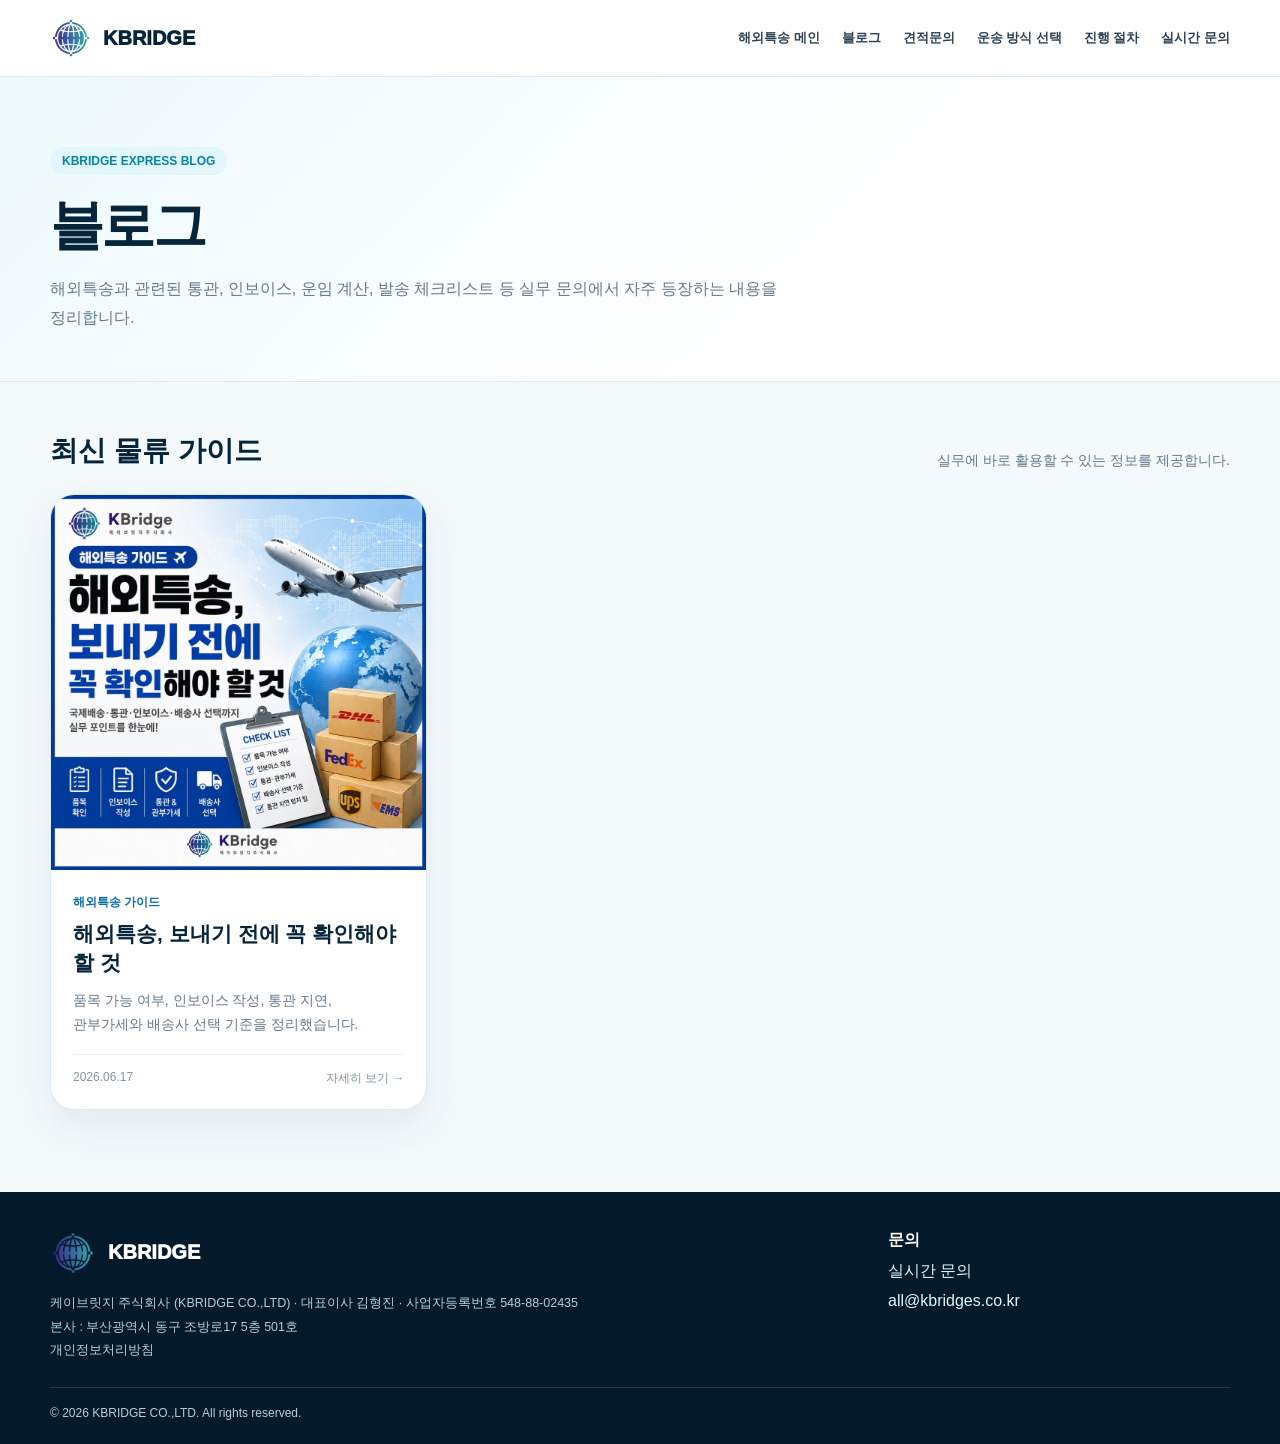
==== commit df3dbd9c: "Add files via upload" ====
--- a/blog/index.html
+++ b/blog/index.html
@@ -1,335 +1,4 @@
 <!DOCTYPE html>
-
-<html lang="ko">
-<head>
-<meta charset="utf-8"/>
-<meta content="width=device-width, initial-scale=1" name="viewport"/>
-<title>케이브릿지 물류정보 블로그</title>
-<meta content="케이브릿지 물류정보 블로그입니다. 해외특송 실무, 통관, 해외특송 정보, 운임 계산 등 실제 문의에 도움이 되는 정보를 제공합니다." name="description"/>
-<meta content="index,follow" name="robots"/>
-<link href="https://kbexpress.kr/blog/" rel="canonical"/>
-<meta content="article" property="og:type"/>
-<meta content="케이브릿지 물류정보 블로그" property="og:title"/>
-<meta content="케이브릿지 물류정보 블로그입니다. 해외특송 실무, 통관, 해외특송 정보, 운임 계산 등 실제 문의에 도움이 되는 정보를 제공합니다." property="og:description"/>
-<meta content="https://kbexpress.kr/blog/" property="og:url"/>
-<style>
-  :root{--brand:#0b6ea8; --brand2:#17bfd6; --navy:#10273a; --line:#d8e9f2; --muted:#5d7181;}
-  *{box-sizing:border-box} html{scroll-behavior:smooth}
-  body{margin:0;font-family:Arial,'Noto Sans KR','Apple SD Gothic Neo',sans-serif;color:var(--navy);background:#f7fbfe}
-  a{text-decoration:none;color:inherit}
-  .container{width:min(1120px,calc(100% - 40px));margin:0 auto}
-  .header{position:sticky;top:0;background:rgba(255,255,255,.9);backdrop-filter:blur(10px);border-bottom:1px solid #e3eef5;z-index:100}
-  .nav{height:72px;display:flex;align-items:center;justify-content:space-between;gap:20px}
-  .brand{display:flex;align-items:center;gap:10px;font-weight:950;font-size:20px;letter-spacing:-.03em}
-  .brand-badge{display:grid;place-items:center;width:40px;height:40px;border-radius:14px;background:linear-gradient(135deg,var(--brand),var(--brand2));color:#fff;font-weight:950}
-  .nav-links{display:flex;gap:22px;font-size:14px;font-weight:850;color:#31516b}
-  .hero{padding:54px 0 22px}
-  .hero .eyebrow{display:inline-flex;align-items:center;gap:8px;border:1px solid #d7ebf5;background:#fff;color:var(--brand);border-radius:999px;padding:8px 12px;font-size:12px;font-weight:950}
-  .hero h1{font-size:42px;line-height:1.18;letter-spacing:-.07em;margin:14px 0 12px}
-  .hero p{font-size:16px;color:#5c7081;line-height:1.8;max-width:760px;margin:0}
-  .article-grid{display:grid;grid-template-columns:repeat(3,minmax(0,1fr));gap:18px;padding:22px 0 72px}
-  .card{background:#fff;border:1px solid #dbeaf1;border-radius:24px;overflow:hidden;box-shadow:0 16px 44px rgba(16,39,58,.08);display:flex;flex-direction:column}
-  .thumb{height:128px;background:linear-gradient(135deg,var(--brand),var(--brand2));padding:18px;display:flex;align-items:flex-end;color:#fff}
-  .thumb span{border:1px solid rgba(255,255,255,.35);border-radius:999px;padding:6px 10px;background:rgba(255,255,255,.12);font-size:13px;font-weight:950}
-  .card-body{padding:20px;display:flex;flex-direction:column;gap:12px;flex:1}
-  .meta{font-size:12px;color:#7b8f9f;font-weight:800}
-  .title{font-size:21px;line-height:1.35;letter-spacing:-.055em;font-weight:950;margin:0}
-  .excerpt{font-size:14px;line-height:1.72;color:var(--muted);margin:0;flex:1}
-  .read-btn{display:inline-flex;align-self:flex-start;background:#eef8fc;color:var(--brand);border-radius:999px;padding:10px 13px;font-size:13px;font-weight:950}
-  .footer{background:#041a2a;color:#d8e5ee;padding:34px 0 20px}
-  .footer-top{display:flex;justify-content:space-between;gap:24px;align-items:flex-start}
-  .footer .brand{color:#fff;font-size:18px}
-  .footer-desc{margin-top:10px;font-size:14px;color:#d6e5ef}
-  .footer-company{margin-top:24px;padding-top:18px;border-top:1px solid rgba(255,255,255,.14);font-size:12.5px;line-height:1.9;color:#b9ccd9}
-  .footer-copy{margin-top:10px;font-size:12.5px;color:#b9ccd9}
-  .contact a{display:block;color:#d6edfa;margin-top:12px;font-size:13.5px}
-  .article-wrap{padding:42px 0 70px}
-  .crumb{font-size:13px;color:#6f8597;font-weight:850;margin-bottom:14px}
-  .article-box{background:#fff;border:1px solid #dceaf2;border-radius:28px;box-shadow:0 18px 50px rgba(16,39,58,.08);overflow:hidden}
-  .article-head{padding:34px 34px 24px;border-bottom:1px solid #e6f0f5}
-  .article-head .tag{display:inline-flex;border-radius:999px;background:#eef8fc;border:1px solid #d7eaf4;color:var(--brand);padding:8px 12px;font-size:12px;font-weight:950}
-  .article-head h1{font-size:38px;line-height:1.22;letter-spacing:-.07em;margin:16px 0 10px}
-  .article-head .meta{font-size:13px}
-  .article-body{padding:32px 34px 36px;font-size:16px;line-height:1.9;color:#334d63}
-  .article-body h2{font-size:24px;line-height:1.35;letter-spacing:-.05em;color:var(--navy);margin:28px 0 8px}
-  .article-body p{margin:0 0 14px}
-  .article-body ul{margin:4px 0 16px;padding-left:22px}
-  .article-body li{margin:6px 0}
-  .note{border-left:4px solid var(--brand);background:#f1f8fc;border-radius:14px;padding:15px 16px;margin:18px 0;color:#31516b}
-  .article-nav{display:flex;justify-content:space-between;gap:12px;padding:0 34px 34px}
-  .article-nav a{display:inline-flex;align-items:center;justify-content:center;min-height:44px;padding:0 16px;border-radius:999px;font-size:14px;font-weight:950}
-  .btn-light{background:#eef8fc;color:var(--brand)} .btn-dark{background:#10273a;color:#fff}
-  @media (max-width:900px){.hero h1{font-size:34px}.article-grid{grid-template-columns:1fr}.footer-top{display:block}.nav{height:auto;padding:16px 0;display:block}.nav-links{margin-top:12px;flex-wrap:wrap}.article-head,.article-body,.article-nav{padding-left:22px;padding-right:22px}.article-head h1{font-size:28px}}
-
-    .blog-thumb img{width:100%;height:100%;object-fit:contain;display:block}
-    .blog-hero-image{width:100%;border-radius:24px;overflow:hidden;border:1px solid #dbeaf1;box-shadow:0 18px 48px rgba(16,39,58,.08);margin:22px 0 0}
-    .blog-hero-image img{width:100%;display:block}
-
-  
-  .thumb{
-    height:auto !important;
-    aspect-ratio:1200/630;
-    padding:0 !important;
-    align-items:stretch !important;
-    background:#eef8fc !important;
-  }
-  .thumb img{
-    width:100% !important;
-    height:100% !important;
-    object-fit:contain !important;
-    display:block !important;
-    background:#eef8fc;
-  }
-
-
-
-/* ===== KBRIDGE shared header/footer for blog pages ===== */
-.kb-main-wrap{width:min(1180px,calc(100% - 40px));margin:0 auto}
-.kb-main-topbar{position:sticky;top:0;z-index:100;background:rgba(255,255,255,.92);backdrop-filter:blur(18px);border-bottom:1px solid rgba(217,235,244,.9)}
-.kb-main-nav{height:72px;display:flex;align-items:center;gap:24px}
-.kb-main-logo{display:flex;align-items:center;gap:12px;color:#06253b;text-decoration:none}
-.kb-main-logo img{display:block;width:40px;height:40px;object-fit:contain;flex:0 0 40px}
-.kb-main-logo span{display:flex;align-items:center;font-size:18px;font-weight:950;letter-spacing:-.03em;color:#06253b}
-.kb-main-menu{display:flex;align-items:center;gap:24px;margin-left:auto;font-size:13px;font-weight:850;color:#2d4153}
-.kb-main-menu a{position:relative;padding:8px 0;white-space:nowrap;text-decoration:none;color:inherit}
-.kb-main-menu a:after{content:"";position:absolute;left:0;bottom:0;width:0;height:2px;border-radius:10px;background:linear-gradient(90deg,#0b6ea8,#17bfd6);transition:.2s}
-.kb-main-menu a:hover:after{width:100%}
-.kb-main-footer{padding:34px 0 16px;background:#041a2a;color:#a9c0d3}
-.kb-main-footer-top{display:grid;grid-template-columns:1.45fr .65fr;gap:48px;align-items:flex-start}
-.kb-main-footer-brand{display:flex;align-items:center;gap:14px;font-weight:950;color:#fff;margin-bottom:18px;text-decoration:none}
-.kb-main-footer-brand img{width:50px;height:50px;object-fit:contain;flex:0 0 50px}
-.kb-main-footer-brand span{display:flex;align-items:center;font-size:22px;font-weight:950;letter-spacing:-.03em;color:#fff}
-.kb-main-footer-desc{max-width:720px;font-size:14px;line-height:1.8;color:#d6e5ef;margin:0}
-.kb-main-footer-contact-title{font-size:13px;font-weight:950;color:#fff;margin-bottom:18px}
-.kb-main-footer-contact a{display:block;color:#d6edfa;font-size:13.5px;margin-top:12px;text-decoration:none}
-.kb-main-footer-divider{height:1px;background:rgba(255,255,255,.16);margin:28px 0 22px}
-.kb-main-footer-bottom{display:flex;justify-content:space-between;gap:20px;align-items:flex-end}
-.kb-main-footer-company{font-size:12.8px;line-height:2;color:#b8cbd9}
-.kb-main-footer-company a{color:#fff;font-weight:950;text-decoration:none}
-.kb-main-footer-copy{font-size:12.5px;color:#b8cbd9;white-space:nowrap}
-@media (max-width:860px){
-  .kb-main-wrap{width:min(100% - 28px,1180px)}
-  .kb-main-nav{height:auto;min-height:68px;padding:12px 0;align-items:flex-start;flex-direction:column;gap:8px}
-  .kb-main-logo img{width:34px;height:34px;flex-basis:34px}
-  .kb-main-logo span{font-size:16px}
-  .kb-main-menu{margin-left:0;gap:14px;flex-wrap:wrap;font-size:12.5px}
-  .kb-main-footer-top,.kb-main-footer-bottom{grid-template-columns:1fr;display:grid}
-  .kb-main-footer-copy{white-space:normal}
-  .kb-main-footer-brand img{width:42px;height:42px;flex-basis:42px}
-  .kb-main-footer-brand span{font-size:20px}
-}
-
-  
-
-/* ===== KBRIDGE MOBILE CLEAN FINAL v20260609 ===== */
-img{max-width:100%;height:auto}
-@media (max-width: 760px){
-  body{font-size:14.5px;line-height:1.72;overflow-x:hidden}
-  .wrap,.kb-main-wrap,.container{width:min(100% - 28px, 1180px) !important;margin-left:auto !important;margin-right:auto !important}
-  .kb-main-topbar{position:sticky;top:0;z-index:999;background:rgba(255,255,255,.96);backdrop-filter:blur(16px)}
-  .kb-main-nav{height:auto !important;min-height:62px !important;padding:10px 0 !important;display:flex !important;align-items:flex-start !important;gap:8px !important;flex-direction:column !important}
-  .kb-main-logo{gap:8px !important;min-height:36px !important}
-  .kb-main-logo img{width:32px !important;height:32px !important;flex:0 0 32px !important;object-fit:contain !important}
-  .kb-main-logo span{font-size:16px !important;line-height:1.1 !important}
-  .kb-main-menu{width:100% !important;margin-left:0 !important;display:flex !important;gap:8px !important;overflow-x:auto !important;white-space:nowrap !important;padding:2px 0 4px !important;-webkit-overflow-scrolling:touch !important;scrollbar-width:none !important}
-  .kb-main-menu::-webkit-scrollbar{display:none !important}
-  .kb-main-menu a{flex:0 0 auto !important;font-size:12px !important;padding:6px 8px !important;border:1px solid #e1eef5 !important;border-radius:999px !important;background:#fff !important}
-  .kb-main-footer{padding:28px 0 18px !important}
-  .kb-main-footer-top,.kb-main-footer-bottom{display:grid !important;grid-template-columns:1fr !important;gap:18px !important}
-  .kb-main-footer-brand img{width:38px !important;height:38px !important;flex:0 0 38px !important}
-  .kb-main-footer-brand span{font-size:18px !important}
-  .kb-main-footer-copy{white-space:normal !important;font-size:12px !important}
-}
-@media (max-width: 480px){
-  .btn,.read-btn,.blog-filter{min-height:38px !important;padding:8px 12px !important;font-size:12.5px !important}
-}
-
-  
-
-/* ===== blog list mobile cleanup ===== */
-@media (max-width:760px){
-  main{padding:42px 0 48px !important}
-  .blog-hero{padding:30px 0 20px !important}
-  .blog-hero h1{font-size:32px !important;line-height:1.15 !important}
-  .blog-hero p{font-size:14px !important;line-height:1.7 !important}
-  .blog-grid{grid-template-columns:1fr !important;gap:16px !important}
-  .post-card{border-radius:20px !important;overflow:hidden !important}
-  .post-thumb{height:auto !important;aspect-ratio:1200/630 !important}
-  .post-body{padding:18px !important}
-}
-
-  </style>
-<style id="kb-blog-logo-mobile-fix">
-  .kb-main-logo img,.kb-main-footer-brand img{width:138px!important;height:auto!important;object-fit:contain!important;}
-  .kb-main-logo span,.kb-main-footer-brand span{display:none!important;}
-  .thumb img{width:100%;height:100%;object-fit:cover!important;display:block;}
-  @media(max-width:760px){
-    .kb-main-logo img,.kb-main-footer-brand img{width:116px!important;}
-    .kb-main-menu{display:none!important;}
-    .article-grid{grid-template-columns:1fr!important;}
-    .thumb{aspect-ratio:1200/630!important;height:auto!important;}
-  }
-</style>
-<style id="kb-single-header-fix">
-  .kb-main-topbar{
-    position:sticky;
-    top:0;
-    z-index:1000;
-    background:rgba(255,255,255,.96);
-    backdrop-filter:blur(12px);
-    border-bottom:1px solid #e3eef5;
-  }
-  .kb-main-wrap{
-    width:min(1120px,calc(100% - 40px));
-    margin:0 auto;
-  }
-  .kb-main-nav{
-    min-height:64px;
-    display:flex;
-    align-items:center;
-    justify-content:space-between;
-    gap:20px;
-  }
-  .kb-main-logo{
-    display:inline-flex;
-    align-items:center;
-    text-decoration:none;
-  }
-  .kb-main-logo img{
-    display:block;
-    width:132px;
-    height:auto;
-    object-fit:contain;
-  }
-  .kb-main-logo span{
-    display:none!important;
-  }
-  .kb-main-menu{
-    display:flex;
-    align-items:center;
-    gap:20px;
-    font-size:13px;
-    font-weight:800;
-    color:#10273a;
-    white-space:nowrap;
-  }
-  .kb-main-menu a{
-    color:inherit;
-    text-decoration:none;
-  }
-  .kb-main-menu a:hover{
-    color:#0b6ea8;
-  }
-  @media(max-width:760px){
-    .kb-main-wrap{width:min(100% - 28px,1120px);}
-    .kb-main-nav{min-height:58px;justify-content:center;}
-    .kb-main-logo img{width:112px;}
-    .kb-main-menu{display:none!important;}
-  }
-</style>
-</head>
-<body>
-<!-- KBRIDGE NAV FIX FINAL v20260609: logo links to main, blog menu/link anchors fixed -->
-<header class="kb-main-topbar" id="top">
-<div class="kb-main-wrap">
-<nav aria-label="케이브릿지 상단 메뉴" class="kb-main-nav">
-<a aria-label="KBRIDGE 메인으로 이동" class="kb-main-logo" href="../index.html">
-<img alt="KBridge 케이브릿지 주식회사" src="images/kbridge-logo-official.png"/>
-<span>KBRIDGE</span>
-</a>
-<div class="kb-main-menu"><a href="../index.html">해외특송 메인</a><a href="index.html">블로그</a><a href="../index.html#quote">견적문의</a><a href="../index.html#compare">운송 방식 선택</a><a href="../index.html#process">진행 절차</a><a href="../index.html#contact">실시간 문의</a></div>
-</nav>
-</div>
-</header>
-<section class="hero">
-<div class="container">
-<div class="eyebrow">KBRIDGE EXPRESS BLOG</div>
-<h1>블로그</h1>
-<p>케이브릿지 해외특송과 관련된 정보만 모아두는 블로그입니다. 통관, 인보이스, 운임 계산, 발송 체크리스트 등 실제 문의에 자주 등장하는 내용을 중심으로 정리합니다.</p>
-</div>
-</section>
-<section>
-<div aria-live="polite" class="container article-grid" id="blogPostGrid">
-<article class="card">
-<div class="card-body">
-<div class="meta">KBRIDGE EXPRESS BLOG</div>
-<h3 class="title">등록된 블로그 글이 없습니다.</h3>
-<p class="excerpt">새로운 해외특송 물류정보 글을 준비 중입니다.</p>
-</div>
-</article>
-</div>
-</section>
-<footer class="kb-main-footer">
-<div class="kb-main-wrap">
-<div class="kb-main-footer-top">
-<div>
-<a class="kb-main-footer-brand" href="../index.html">
-<img alt="KBridge 케이브릿지 주식회사" src="images/kbridge-logo-official.png"/>
-<span>KBRIDGE</span>
-</a>
-<p class="kb-main-footer-desc">케이브릿지가 운영하는 해외특송 서비스</p>
-</div>
-<div class="kb-main-footer-contact">
-<div class="kb-main-footer-contact-title">문의</div>
-<a href="https://pf.kakao.com/_baLgb/chat" rel="noopener" target="_blank">실시간 문의</a>
-<a href="mailto:all@kbridges.co.kr">all@kbridges.co.kr</a>
-</div>
-</div>
-<div class="kb-main-footer-divider"></div>
-<div class="kb-main-footer-bottom">
-<div class="kb-main-footer-company">
-          케이브릿지 주식회사 (KBRIDGE CO.,LTD) · 대표이사 김형진 · 사업자등록번호 548-88-02435<br/>
-          본사 : 부산광역시 동구 조방로17 5층 501호<br/>
-<a href="https://kbridges.co.kr/policy/private" rel="noopener noreferrer" target="_blank">개인정보처리방침</a>
-</div>
-<div class="kb-main-footer-copy">© 2026 KBRIDGE CO.,LTD. All rights reserved.</div>
-</div>
-</div>
-</footer>
-<script>
-    async function loadBlogPosts(){
-      const grid = document.getElementById('blogPostGrid');
-      if(!grid) return;
-
-      function escapeHtml(value){
-        return String(value || '').replace(/[&<>"]/g, function(ch){
-          return {'&':'&amp;','<':'&lt;','>':'&gt;','"':'&quot;'}[ch];
-        });
-      }
-
-      function localPath(path){
-        return String(path || '').replace(/^blog\//, '');
-      }
-
-      function render(posts){
-        if(!Array.isArray(posts) || !posts.length){
-          grid.innerHTML = '<article class="card"><div class="card-body"><div class="meta">KBRIDGE EXPRESS BLOG</div><h3 class="title">등록된 블로그 글이 없습니다.</h3><p class="excerpt">새로운 해외특송 물류정보 글을 준비 중입니다.</p></div></article>';
-          return;
-        }
-        grid.innerHTML = posts.map(post => `
-          <article class="card">
-            <a class="thumb" href="${escapeHtml(localPath(post.url))}" aria-label="${escapeHtml(post.title)}">
-              <img src="${escapeHtml(localPath(post.thumbnail))}" alt="${escapeHtml(post.alt || post.title)}" loading="lazy">
-            </a>
-            <div class="card-body">
-              <div class="meta">${escapeHtml(post.date)} · ${escapeHtml(post.category || '해외특송 정보')}</div>
-              <h3 class="title">${escapeHtml(post.title)}</h3>
-              <p class="excerpt">${escapeHtml(post.excerpt)}</p>
-              <a class="read-btn" href="${escapeHtml(localPath(post.url))}">자세히 보기</a>
-            </div>
-          </article>
-        `).join('');
-      }
-
-      try{
-        const response = await fetch('posts.json', {cache:'no-store'});
-        if(!response.ok) throw new Error('posts.json load failed');
-        render(await response.json());
-      }catch(error){
-        grid.innerHTML = '<article class="card"><div class="card-body"><h3 class="title">블로그 글을 불러오지 못했습니다.</h3><p class="excerpt">GitHub Pages에 업로드 후 다시 확인해 주세요.</p></div></article>';
-      }
-    }
-    loadBlogPosts();
-  </script>
-</body>
-</html>
+<html lang="ko"><head><meta charset="UTF-8"><meta name="viewport" content="width=device-width,initial-scale=1.0"><title>케이브릿지 블로그 | 해외특송·통관·국제물류 정보</title><meta name="description" content="케이브릿지가 해외특송, 국제배송, 통관, 인보이스, 관부가세와 물류 실무 정보를 쉽게 안내합니다."><meta property="og:image" content="images/thumbnail-express-logistics-square.webp"><style>
+:root{--navy:#06253b;--blue:#0b6ea8;--cyan:#18bfd6;--text:#2d4153;--muted:#64798a;--line:#dceaf1;--soft:#f4fafc}*{box-sizing:border-box}body{margin:0;font-family:"Noto Sans KR","Apple SD Gothic Neo",Arial,sans-serif;color:var(--text);background:var(--soft);word-break:keep-all}.wrap{width:min(1180px,calc(100% - 40px));margin:auto}a{text-decoration:none;color:inherit}.top{position:sticky;top:0;z-index:30;background:rgba(255,255,255,.96);border-bottom:1px solid var(--line);backdrop-filter:blur(14px)}.nav{min-height:76px;display:flex;align-items:center;gap:24px}.brand{display:flex;align-items:center;gap:11px;font-weight:950;color:var(--navy);font-size:20px}.brand img{width:42px;height:42px;object-fit:contain}.menu{margin-left:auto;display:flex;gap:22px;flex-wrap:wrap;font-size:13px;font-weight:850}.hero{padding:70px 0 48px;background:linear-gradient(135deg,#edf9fd,#fff 65%);border-bottom:1px solid var(--line)}.eyebrow{display:inline-block;padding:7px 12px;border-radius:999px;background:#e2f7fb;color:#0783a5;font-weight:900;font-size:12px}.hero h1{margin:15px 0 12px;color:var(--navy);font-size:clamp(34px,5vw,54px);letter-spacing:-.05em}.hero p{max-width:760px;margin:0;color:var(--muted);font-size:16px;line-height:1.8}main{padding:50px 0 82px}.head{display:flex;justify-content:space-between;align-items:end;gap:20px;margin-bottom:24px}.head h2{margin:0;color:var(--navy);font-size:28px}.head p{margin:0;color:var(--muted);font-size:14px}.grid{display:grid;grid-template-columns:repeat(3,1fr);gap:24px}.card{overflow:hidden;background:#fff;border:1px solid var(--line);border-radius:24px;box-shadow:0 16px 42px rgba(6,37,59,.08);transition:.2s}.card:hover{transform:translateY(-4px)}.thumb{display:block;aspect-ratio:1/1;overflow:hidden}.thumb img{width:100%;height:100%;display:block;object-fit:cover}.body{padding:22px}.cat{color:var(--blue);font-size:12px;font-weight:900}.body h3{margin:8px 0 10px;color:var(--navy);font-size:21px;line-height:1.4}.body p{margin:0;color:var(--muted);font-size:14px;line-height:1.72}.meta{display:flex;justify-content:space-between;margin-top:18px;padding-top:15px;border-top:1px solid #edf3f6;color:#8193a0;font-size:12px}footer{background:#041a2a;color:#b9cbd8;padding:38px 0 24px}.footer-grid{display:grid;grid-template-columns:1.4fr .6fr;gap:40px}.footer-brand{display:flex;align-items:center;gap:12px;color:#fff;font-size:20px;font-weight:950}.footer-brand img{width:46px;height:46px}.company{font-size:12.5px;line-height:1.9;margin-top:16px}.contact b{color:#fff}.contact a{display:block;margin-top:10px;color:#dff5fb}.copy{border-top:1px solid rgba(255,255,255,.12);margin-top:24px;padding-top:18px;font-size:12px}@media(max-width:850px){.nav{flex-direction:column;align-items:flex-start;padding:12px 0}.menu{margin-left:0;gap:13px}.grid{grid-template-columns:repeat(2,1fr)}.footer-grid{grid-template-columns:1fr}}@media(max-width:560px){.wrap{width:min(100% - 28px,1180px)}.grid{grid-template-columns:1fr}.head{align-items:flex-start;flex-direction:column}.hero{padding:50px 0 38px}}
+</style></head><body><header class="top"><div class="wrap"><nav class="nav"><a class="brand" href="../index.html"><img src="../assets/kbridge-icon.png" alt="케이브릿지 로고"><span>KBRIDGE</span></a><div class="menu"><a href="../index.html">해외특송 메인</a><a href="./index.html">블로그</a><a href="../index.html#quote">견적문의</a><a href="../index.html#carrier">운송 방식 선택</a><a href="../index.html#process">진행 절차</a><a href="https://pf.kakao.com/_baLgb/chat" target="_blank" rel="noopener">실시간 문의</a></div></nav></div></header><section class="hero"><div class="wrap"><span class="eyebrow">KBRIDGE EXPRESS BLOG</span><h1>블로그</h1><p>해외특송과 관련된 통관, 인보이스, 운임 계산, 발송 체크리스트 등 실무 문의에서 자주 등장하는 내용을 정리합니다.</p></div></section><main class="wrap"><div class="head"><h2>최신 물류 가이드</h2><p>실무에 바로 활용할 수 있는 정보를 제공합니다.</p></div><div class="grid"><article class="card"><a class="thumb" href="overseas-express-checklist.html"><img src="images/thumbnail-express-logistics-square.webp" alt="해외특송 보내기 전 체크리스트"></a><div class="body"><a href="overseas-express-checklist.html"><span class="cat">해외특송 가이드</span><h3>해외특송, 보내기 전에 꼭 확인해야 할 것</h3><p>품목 가능 여부, 인보이스 작성, 통관 지연, 관부가세와 배송사 선택 기준을 정리했습니다.</p><div class="meta"><span>2026.06.17</span><span>자세히 보기 →</span></div></a></div></article></div></main><footer><div class="wrap"><div class="footer-grid"><div><a class="footer-brand" href="../index.html"><img src="../assets/kbridge-icon.png" alt="케이브릿지 로고"><span>KBRIDGE</span></a><div class="company">케이브릿지 주식회사 (KBRIDGE CO.,LTD) · 대표이사 김형진 · 사업자등록번호 548-88-02435<br>본사 : 부산광역시 동구 조방로17 5층 501호<br><a href="https://kbridges.co.kr/policy/private" target="_blank" rel="noopener noreferrer">개인정보처리방침</a></div></div><div class="contact"><b>문의</b><a href="https://pf.kakao.com/_baLgb/chat" target="_blank" rel="noopener">실시간 문의</a><a href="mailto:all@kbridges.co.kr">all@kbridges.co.kr</a></div></div><div class="copy">© 2026 KBRIDGE CO.,LTD. All rights reserved.</div></div></footer></body></html>
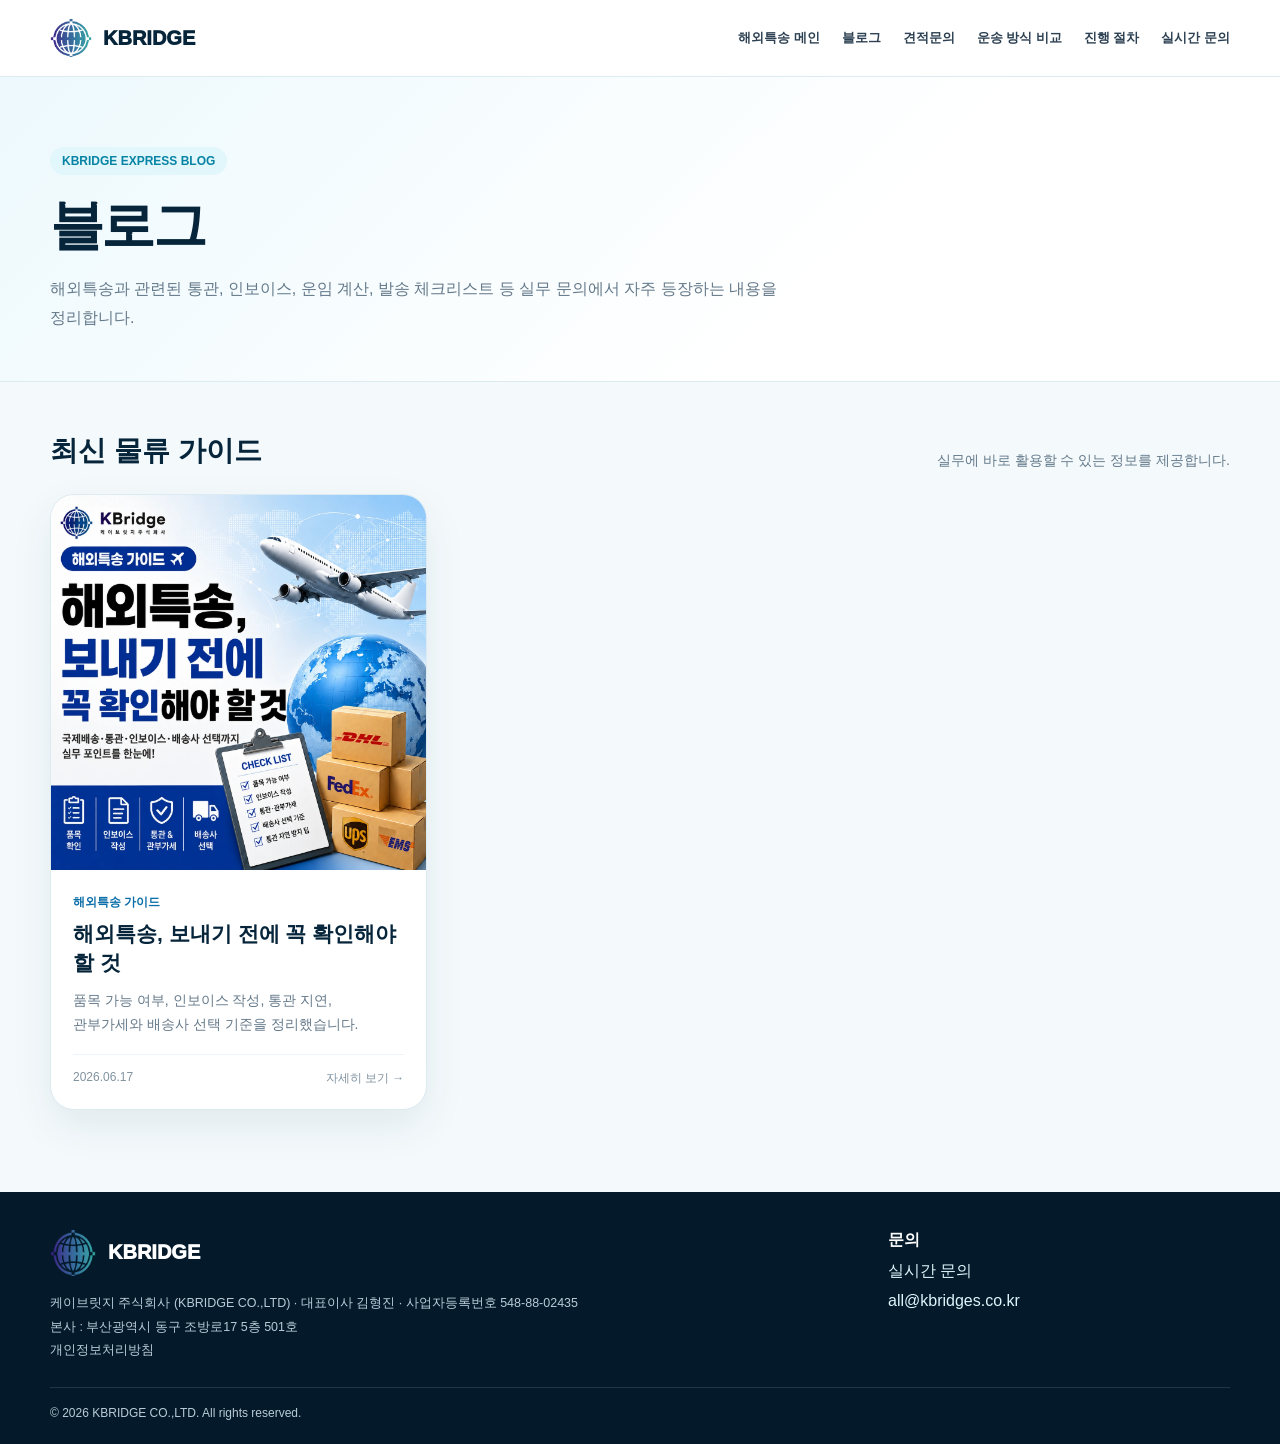
==== commit 383b86d4: "Add files via upload" ====
--- a/blog/index.html
+++ b/blog/index.html
@@ -1,4 +1,4 @@
 <!DOCTYPE html>
 <html lang="ko"><head><meta charset="UTF-8"><meta name="viewport" content="width=device-width,initial-scale=1.0"><title>케이브릿지 블로그 | 해외특송·통관·국제물류 정보</title><meta name="description" content="케이브릿지가 해외특송, 국제배송, 통관, 인보이스, 관부가세와 물류 실무 정보를 쉽게 안내합니다."><meta property="og:image" content="images/thumbnail-express-logistics-square.webp"><style>
 :root{--navy:#06253b;--blue:#0b6ea8;--cyan:#18bfd6;--text:#2d4153;--muted:#64798a;--line:#dceaf1;--soft:#f4fafc}*{box-sizing:border-box}body{margin:0;font-family:"Noto Sans KR","Apple SD Gothic Neo",Arial,sans-serif;color:var(--text);background:var(--soft);word-break:keep-all}.wrap{width:min(1180px,calc(100% - 40px));margin:auto}a{text-decoration:none;color:inherit}.top{position:sticky;top:0;z-index:30;background:rgba(255,255,255,.96);border-bottom:1px solid var(--line);backdrop-filter:blur(14px)}.nav{min-height:76px;display:flex;align-items:center;gap:24px}.brand{display:flex;align-items:center;gap:11px;font-weight:950;color:var(--navy);font-size:20px}.brand img{width:42px;height:42px;object-fit:contain}.menu{margin-left:auto;display:flex;gap:22px;flex-wrap:wrap;font-size:13px;font-weight:850}.hero{padding:70px 0 48px;background:linear-gradient(135deg,#edf9fd,#fff 65%);border-bottom:1px solid var(--line)}.eyebrow{display:inline-block;padding:7px 12px;border-radius:999px;background:#e2f7fb;color:#0783a5;font-weight:900;font-size:12px}.hero h1{margin:15px 0 12px;color:var(--navy);font-size:clamp(34px,5vw,54px);letter-spacing:-.05em}.hero p{max-width:760px;margin:0;color:var(--muted);font-size:16px;line-height:1.8}main{padding:50px 0 82px}.head{display:flex;justify-content:space-between;align-items:end;gap:20px;margin-bottom:24px}.head h2{margin:0;color:var(--navy);font-size:28px}.head p{margin:0;color:var(--muted);font-size:14px}.grid{display:grid;grid-template-columns:repeat(3,1fr);gap:24px}.card{overflow:hidden;background:#fff;border:1px solid var(--line);border-radius:24px;box-shadow:0 16px 42px rgba(6,37,59,.08);transition:.2s}.card:hover{transform:translateY(-4px)}.thumb{display:block;aspect-ratio:1/1;overflow:hidden}.thumb img{width:100%;height:100%;display:block;object-fit:cover}.body{padding:22px}.cat{color:var(--blue);font-size:12px;font-weight:900}.body h3{margin:8px 0 10px;color:var(--navy);font-size:21px;line-height:1.4}.body p{margin:0;color:var(--muted);font-size:14px;line-height:1.72}.meta{display:flex;justify-content:space-between;margin-top:18px;padding-top:15px;border-top:1px solid #edf3f6;color:#8193a0;font-size:12px}footer{background:#041a2a;color:#b9cbd8;padding:38px 0 24px}.footer-grid{display:grid;grid-template-columns:1.4fr .6fr;gap:40px}.footer-brand{display:flex;align-items:center;gap:12px;color:#fff;font-size:20px;font-weight:950}.footer-brand img{width:46px;height:46px}.company{font-size:12.5px;line-height:1.9;margin-top:16px}.contact b{color:#fff}.contact a{display:block;margin-top:10px;color:#dff5fb}.copy{border-top:1px solid rgba(255,255,255,.12);margin-top:24px;padding-top:18px;font-size:12px}@media(max-width:850px){.nav{flex-direction:column;align-items:flex-start;padding:12px 0}.menu{margin-left:0;gap:13px}.grid{grid-template-columns:repeat(2,1fr)}.footer-grid{grid-template-columns:1fr}}@media(max-width:560px){.wrap{width:min(100% - 28px,1180px)}.grid{grid-template-columns:1fr}.head{align-items:flex-start;flex-direction:column}.hero{padding:50px 0 38px}}
-</style></head><body><header class="top"><div class="wrap"><nav class="nav"><a class="brand" href="../index.html"><img src="../assets/kbridge-icon.png" alt="케이브릿지 로고"><span>KBRIDGE</span></a><div class="menu"><a href="../index.html">해외특송 메인</a><a href="./index.html">블로그</a><a href="../index.html#quote">견적문의</a><a href="../index.html#carrier">운송 방식 선택</a><a href="../index.html#process">진행 절차</a><a href="https://pf.kakao.com/_baLgb/chat" target="_blank" rel="noopener">실시간 문의</a></div></nav></div></header><section class="hero"><div class="wrap"><span class="eyebrow">KBRIDGE EXPRESS BLOG</span><h1>블로그</h1><p>해외특송과 관련된 통관, 인보이스, 운임 계산, 발송 체크리스트 등 실무 문의에서 자주 등장하는 내용을 정리합니다.</p></div></section><main class="wrap"><div class="head"><h2>최신 물류 가이드</h2><p>실무에 바로 활용할 수 있는 정보를 제공합니다.</p></div><div class="grid"><article class="card"><a class="thumb" href="overseas-express-checklist.html"><img src="images/thumbnail-express-logistics-square.webp" alt="해외특송 보내기 전 체크리스트"></a><div class="body"><a href="overseas-express-checklist.html"><span class="cat">해외특송 가이드</span><h3>해외특송, 보내기 전에 꼭 확인해야 할 것</h3><p>품목 가능 여부, 인보이스 작성, 통관 지연, 관부가세와 배송사 선택 기준을 정리했습니다.</p><div class="meta"><span>2026.06.17</span><span>자세히 보기 →</span></div></a></div></article></div></main><footer><div class="wrap"><div class="footer-grid"><div><a class="footer-brand" href="../index.html"><img src="../assets/kbridge-icon.png" alt="케이브릿지 로고"><span>KBRIDGE</span></a><div class="company">케이브릿지 주식회사 (KBRIDGE CO.,LTD) · 대표이사 김형진 · 사업자등록번호 548-88-02435<br>본사 : 부산광역시 동구 조방로17 5층 501호<br><a href="https://kbridges.co.kr/policy/private" target="_blank" rel="noopener noreferrer">개인정보처리방침</a></div></div><div class="contact"><b>문의</b><a href="https://pf.kakao.com/_baLgb/chat" target="_blank" rel="noopener">실시간 문의</a><a href="mailto:all@kbridges.co.kr">all@kbridges.co.kr</a></div></div><div class="copy">© 2026 KBRIDGE CO.,LTD. All rights reserved.</div></div></footer></body></html>+</style></head><body><header class="top"><div class="wrap"><nav class="nav"><a class="brand" href="../index.html"><img src="../assets/kbridge-icon.png" alt="케이브릿지 로고"><span>KBRIDGE</span></a><div class="menu"><a href="../index.html">해외특송 메인</a><a href="./index.html">블로그</a><a href="../index.html#quote">견적문의</a><a href="../index.html#compare">운송 방식 비교</a><a href="../index.html#process">진행 절차</a><a href="https://pf.kakao.com/_baLgb/chat" target="_blank" rel="noopener">실시간 문의</a></div></nav></div></header><section class="hero"><div class="wrap"><span class="eyebrow">KBRIDGE EXPRESS BLOG</span><h1>블로그</h1><p>해외특송과 관련된 통관, 인보이스, 운임 계산, 발송 체크리스트 등 실무 문의에서 자주 등장하는 내용을 정리합니다.</p></div></section><main class="wrap"><div class="head"><h2>최신 물류 가이드</h2><p>실무에 바로 활용할 수 있는 정보를 제공합니다.</p></div><div class="grid"><article class="card"><a class="thumb" href="overseas-express-checklist.html"><img src="images/thumbnail-express-logistics-square.webp" alt="해외특송 보내기 전 체크리스트"></a><div class="body"><a href="overseas-express-checklist.html"><span class="cat">해외특송 가이드</span><h3>해외특송, 보내기 전에 꼭 확인해야 할 것</h3><p>품목 가능 여부, 인보이스 작성, 통관 지연, 관부가세와 배송사 선택 기준을 정리했습니다.</p><div class="meta"><span>2026.06.17</span><span>자세히 보기 →</span></div></a></div></article></div></main><footer><div class="wrap"><div class="footer-grid"><div><a class="footer-brand" href="../index.html"><img src="../assets/kbridge-icon.png" alt="케이브릿지 로고"><span>KBRIDGE</span></a><div class="company">케이브릿지 주식회사 (KBRIDGE CO.,LTD) · 대표이사 김형진 · 사업자등록번호 548-88-02435<br>본사 : 부산광역시 동구 조방로17 5층 501호<br><a href="https://kbridges.co.kr/policy/private" target="_blank" rel="noopener noreferrer">개인정보처리방침</a></div></div><div class="contact"><b>문의</b><a href="https://pf.kakao.com/_baLgb/chat" target="_blank" rel="noopener">실시간 문의</a><a href="mailto:all@kbridges.co.kr">all@kbridges.co.kr</a></div></div><div class="copy">© 2026 KBRIDGE CO.,LTD. All rights reserved.</div></div></footer></body></html>
